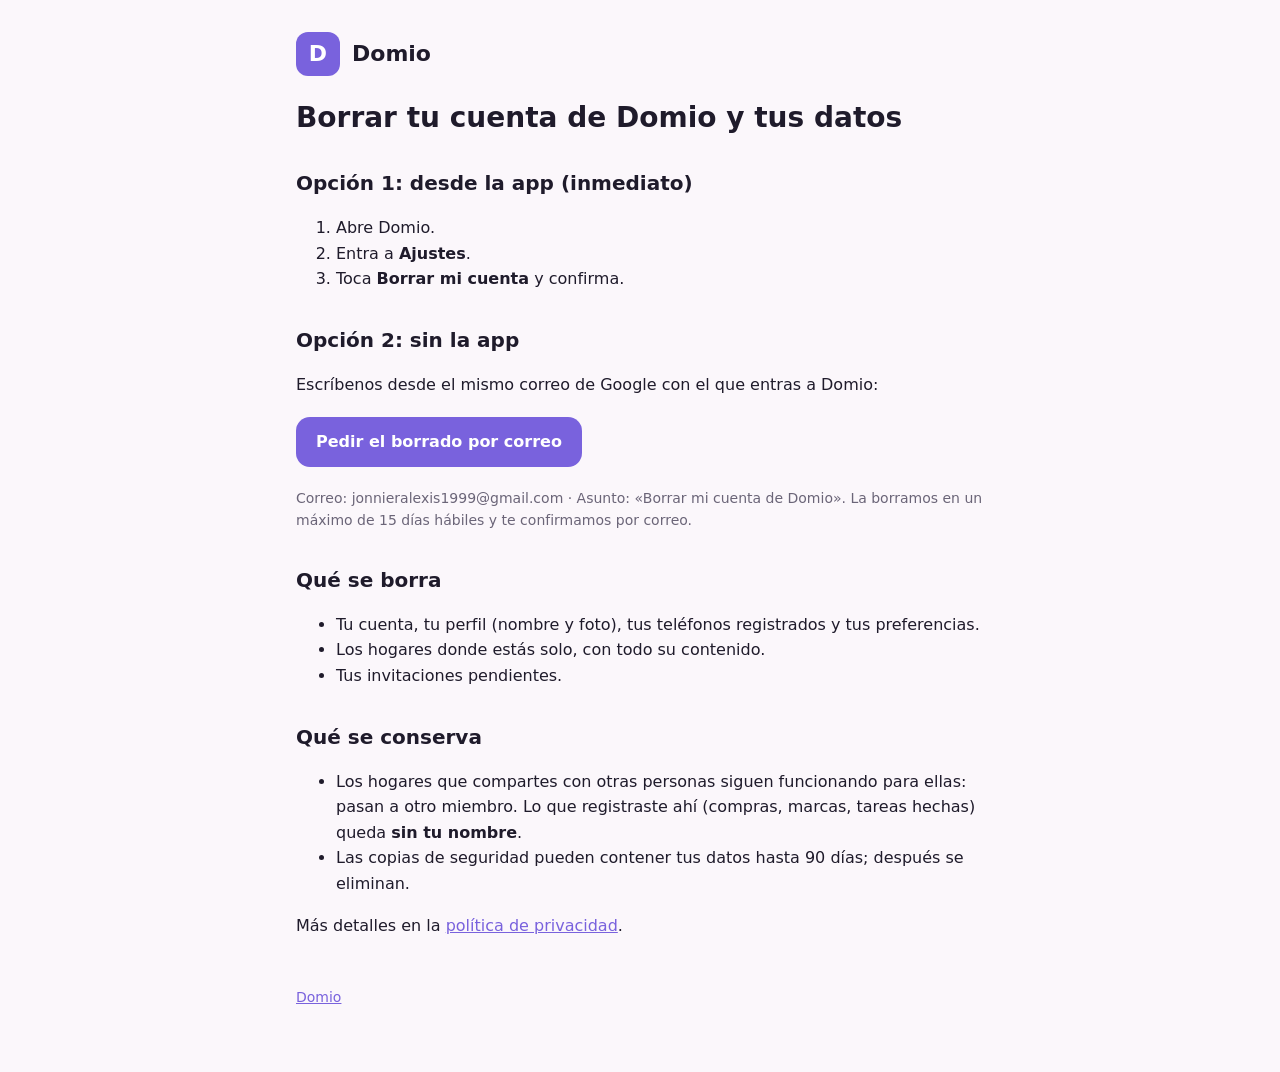
==== borrar-cuenta/index.html @ b00d0631 "Páginas de Domio" ====
<!doctype html>
<html lang="es">
  <head>
    <meta charset="utf-8" />
    <meta name="viewport" content="width=device-width, initial-scale=1" />
    <title>Borrar tu cuenta · Domio</title>
    <link rel="stylesheet" href="/estilo.css" />
  </head>
  <body>
    <main>
      <header>
        <div class="logo">D</div>
        <a class="brand" href="/">Domio</a>
      </header>

      <h1>Borrar tu cuenta de Domio y tus datos</h1>

      <h2>Opción 1: desde la app (inmediato)</h2>
      <ol>
        <li>Abre Domio.</li>
        <li>Entra a <strong>Ajustes</strong>.</li>
        <li>Toca <strong>Borrar mi cuenta</strong> y confirma.</li>
      </ol>

      <h2>Opción 2: sin la app</h2>
      <p>Escríbenos desde el mismo correo de Google con el que entras a Domio:</p>
      <p>
        <a
          class="button"
          href="mailto:jonnieralexis1999@gmail.com?subject=Borrar%20mi%20cuenta%20de%20Domio&body=Quiero%20borrar%20mi%20cuenta%20de%20Domio%20y%20todos%20mis%20datos."
          >Pedir el borrado por correo</a
        >
      </p>
      <p class="muted">
        Correo: jonnieralexis1999@gmail.com · Asunto: «Borrar mi cuenta de Domio». La borramos en
        un máximo de 15 días hábiles y te confirmamos por correo.
      </p>

      <h2>Qué se borra</h2>
      <ul>
        <li>Tu cuenta, tu perfil (nombre y foto), tus teléfonos registrados y tus preferencias.</li>
        <li>Los hogares donde estás solo, con todo su contenido.</li>
        <li>Tus invitaciones pendientes.</li>
      </ul>

      <h2>Qué se conserva</h2>
      <ul>
        <li>
          Los hogares que compartes con otras personas siguen funcionando para ellas: pasan a otro
          miembro. Lo que registraste ahí (compras, marcas, tareas hechas) queda
          <strong>sin tu nombre</strong>.
        </li>
        <li>
          Las copias de seguridad pueden contener tus datos hasta 90 días; después se eliminan.
        </li>
      </ul>

      <p>
        Más detalles en la <a href="/privacidad/">política de privacidad</a>.
      </p>

      <footer><a href="/">Domio</a></footer>
    </main>
  </body>
</html>
---- estilo.css ----
:root {
  --bg: #fbf7fb;
  --surface: #ffffff;
  --text: #1f1b2b;
  --muted: #6b6578;
  --primary: #7962dd;
  --primary-text: #ffffff;
  --border: #e7e1ec;
}

@media (prefers-color-scheme: dark) {
  :root {
    --bg: #17151f;
    --surface: #221f2d;
    --text: #f2eff7;
    --muted: #a7a1b5;
    --primary: #9a86ec;
    --primary-text: #17151f;
    --border: #35314a;
  }
}

* {
  box-sizing: border-box;
}

body {
  margin: 0;
  background: var(--bg);
  color: var(--text);
  font: 16px/1.6 system-ui, -apple-system, "Segoe UI", Roboto, sans-serif;
}

main {
  max-width: 720px;
  margin: 0 auto;
  padding: 32px 16px 64px;
}

header {
  display: flex;
  align-items: center;
  gap: 12px;
  margin-bottom: 24px;
}

.logo {
  width: 44px;
  height: 44px;
  border-radius: 12px;
  background: var(--primary);
  color: var(--primary-text);
  display: grid;
  place-items: center;
  font-weight: 800;
  font-size: 22px;
}

.brand {
  font-size: 22px;
  font-weight: 800;
  color: var(--text);
  text-decoration: none;
}

h1 {
  font-size: 28px;
  line-height: 1.25;
  margin: 0 0 8px;
}

h2 {
  font-size: 20px;
  margin: 32px 0 8px;
}

p,
li {
  color: var(--text);
}

.muted {
  color: var(--muted);
  font-size: 14px;
}

.card {
  background: var(--surface);
  border: 1px solid var(--border);
  border-radius: 16px;
  padding: 16px 20px;
  margin: 16px 0;
}

.button {
  display: inline-block;
  background: var(--primary);
  color: var(--primary-text);
  padding: 12px 20px;
  border-radius: 14px;
  font-weight: 700;
  text-decoration: none;
  margin: 4px 8px 4px 0;
}

.button.secondary {
  background: transparent;
  color: var(--primary);
  border: 1px solid var(--primary);
}

.code {
  font: 700 28px/1.2 ui-monospace, "Cascadia Mono", Consolas, monospace;
  letter-spacing: 2px;
}

a {
  color: var(--primary);
}

footer {
  margin-top: 48px;
  color: var(--muted);
  font-size: 14px;
}
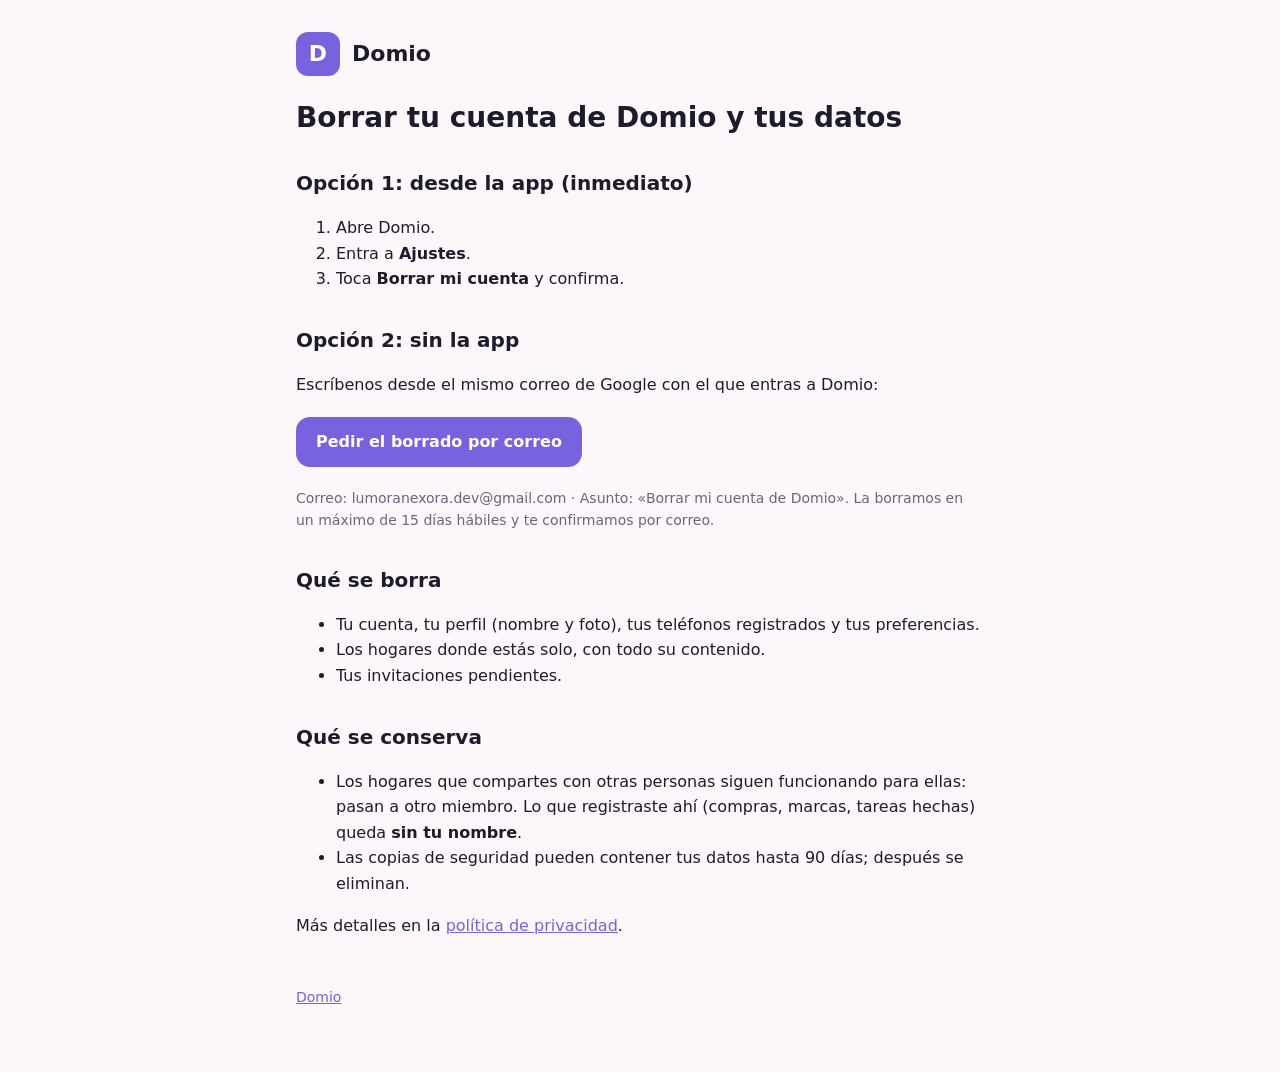
==== commit 9f0be666: "Nuevo correo de contacto" ====
--- a/borrar-cuenta/index.html
+++ b/borrar-cuenta/index.html
@@ -27,12 +27,12 @@
       <p>
         <a
           class="button"
-          href="mailto:jonnieralexis1999@gmail.com?subject=Borrar%20mi%20cuenta%20de%20Domio&body=Quiero%20borrar%20mi%20cuenta%20de%20Domio%20y%20todos%20mis%20datos."
+          href="mailto:lumoranexora.dev@gmail.com?subject=Borrar%20mi%20cuenta%20de%20Domio&body=Quiero%20borrar%20mi%20cuenta%20de%20Domio%20y%20todos%20mis%20datos."
           >Pedir el borrado por correo</a
         >
       </p>
       <p class="muted">
-        Correo: jonnieralexis1999@gmail.com · Asunto: «Borrar mi cuenta de Domio». La borramos en
+        Correo: lumoranexora.dev@gmail.com · Asunto: «Borrar mi cuenta de Domio». La borramos en
         un máximo de 15 días hábiles y te confirmamos por correo.
       </p>
 
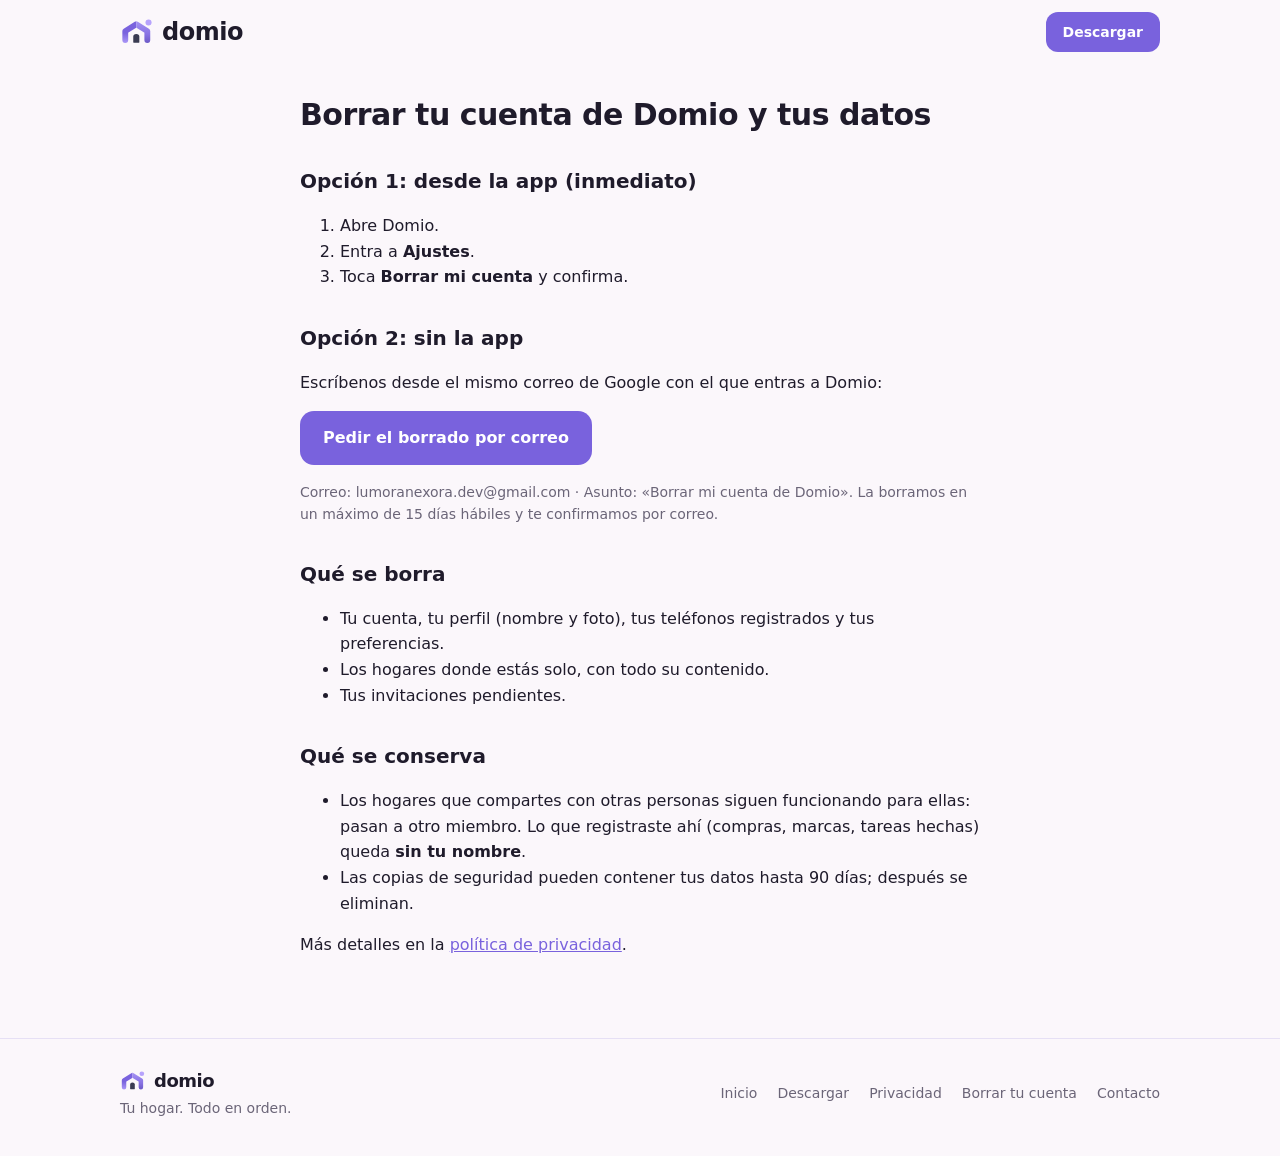
==== commit 0e44e2fb: "Web nueva con el logo de Domio y un solo estilo" ====
--- a/borrar-cuenta/index.html
+++ b/borrar-cuenta/index.html
@@ -4,15 +4,18 @@
     <meta charset="utf-8" />
     <meta name="viewport" content="width=device-width, initial-scale=1" />
     <title>Borrar tu cuenta · Domio</title>
+    <link rel="icon" href="/logo.svg" type="image/svg+xml" />
     <link rel="stylesheet" href="/estilo.css" />
   </head>
   <body>
-    <main>
-      <header>
-        <div class="logo">D</div>
-        <a class="brand" href="/">Domio</a>
-      </header>
+    <header class="topbar">
+      <div class="wrap">
+        <a class="brand" href="/"><img src="/logo.svg" alt="" />domio</a>
+        <nav><a class="button small" href="/descargar/">Descargar</a></nav>
+      </div>
+    </header>
 
+    <main class="doc">
       <h1>Borrar tu cuenta de Domio y tus datos</h1>
 
       <h2>Opción 1: desde la app (inmediato)</h2>
@@ -59,7 +62,23 @@
         Más detalles en la <a href="/privacidad/">política de privacidad</a>.
       </p>
 
-      <footer><a href="/">Domio</a></footer>
     </main>
+
+    <footer class="site-footer">
+      <div class="wrap">
+        <div>
+          <a class="brand" href="/"><img src="/logo.svg" alt="" />domio</a>
+          <p class="slogan">Tu hogar. Todo en orden.</p>
+        </div>
+        <nav>
+          <a href="/">Inicio</a>
+          <a href="/descargar/">Descargar</a>
+          <a href="/privacidad/">Privacidad</a>
+          <a href="/borrar-cuenta/">Borrar tu cuenta</a>
+          <a href="mailto:lumoranexora.dev@gmail.com">Contacto</a>
+        </nav>
+      </div>
+    </footer>
+    <script src="/web.js"></script>
   </body>
 </html>
--- a/estilo.css
+++ b/estilo.css
@@ -1,11 +1,20 @@
+/* Estilo de toda la web de Domio: los mismos colores de la app (src/theme/palettes.ts). */
+
 :root {
   --bg: #fbf7fb;
   --surface: #ffffff;
   --text: #1f1b2b;
   --muted: #6b6578;
   --primary: #7962dd;
+  --primary-strong: #5b46c4;
   --primary-text: #ffffff;
-  --border: #e7e1ec;
+  --soft: #eee8fe;
+  --soft-text: #4b3aa8;
+  --tint: #f4effd;
+  --border: #e6e0f5;
+  --night: #241d4a;
+  --shadow: 0 14px 40px rgba(91, 70, 196, 0.16);
+  color-scheme: light;
 }
 
 @media (prefers-color-scheme: dark) {
@@ -14,14 +23,25 @@
     --surface: #221f2d;
     --text: #f2eff7;
     --muted: #a7a1b5;
-    --primary: #9a86ec;
-    --primary-text: #17151f;
-    --border: #35314a;
+    --primary: #8e78ea;
+    --primary-strong: #a694f4;
+    --primary-text: #ffffff;
+    --soft: #2d2850;
+    --soft-text: #cfc4ff;
+    --tint: #1d1a2b;
+    --border: #37344a;
+    --night: #2d2560;
+    --shadow: 0 14px 40px rgba(0, 0, 0, 0.35);
+    color-scheme: dark;
   }
 }
 
 * {
   box-sizing: border-box;
+}
+
+html {
+  scroll-behavior: smooth;
 }
 
 body {
@@ -29,43 +49,146 @@
   background: var(--bg);
   color: var(--text);
   font: 16px/1.6 system-ui, -apple-system, "Segoe UI", Roboto, sans-serif;
-}
-
-main {
+  -webkit-font-smoothing: antialiased;
+}
+
+a {
+  color: var(--primary);
+}
+
+img,
+svg {
+  display: block;
+}
+
+.wrap {
+  max-width: 1080px;
+  margin: 0 auto;
+  padding: 0 20px;
+}
+
+/* ---------- Barra de arriba ---------- */
+
+.topbar {
+  position: sticky;
+  top: 0;
+  z-index: 10;
+  background: color-mix(in srgb, var(--bg) 86%, transparent);
+  backdrop-filter: blur(12px);
+  -webkit-backdrop-filter: blur(12px);
+  border-bottom: 1px solid transparent;
+  transition: border-color 0.2s;
+}
+
+.topbar.scrolled {
+  border-bottom-color: var(--border);
+}
+
+.topbar .wrap {
+  display: flex;
+  align-items: center;
+  justify-content: space-between;
+  gap: 16px;
+  height: 64px;
+}
+
+.brand {
+  display: flex;
+  align-items: center;
+  gap: 8px;
+  color: var(--text);
+  text-decoration: none;
+  font-size: 24px;
+  font-weight: 800;
+  letter-spacing: -0.5px;
+}
+
+.brand img {
+  width: 34px;
+  height: 34px;
+}
+
+.topbar nav {
+  display: flex;
+  align-items: center;
+  gap: 22px;
+}
+
+.topbar nav a:not(.button) {
+  color: var(--muted);
+  text-decoration: none;
+  font-size: 15px;
+  font-weight: 600;
+}
+
+.topbar nav a:not(.button):hover {
+  color: var(--text);
+}
+
+/* ---------- Botones ---------- */
+
+.button {
+  display: inline-flex;
+  align-items: center;
+  justify-content: center;
+  gap: 8px;
+  background: var(--primary);
+  color: var(--primary-text);
+  padding: 13px 22px;
+  border-radius: 14px;
+  border: 1.5px solid transparent;
+  font-weight: 700;
+  font-size: 16px;
+  text-decoration: none;
+  transition: transform 0.15s, background 0.15s, box-shadow 0.15s;
+}
+
+.button:hover {
+  background: var(--primary-strong);
+  transform: translateY(-1px);
+}
+
+.button svg {
+  width: 20px;
+  height: 20px;
+  flex: none;
+}
+
+.button.big {
+  padding: 16px 26px;
+  font-size: 17px;
+  border-radius: 16px;
+  box-shadow: 0 10px 24px rgba(121, 98, 221, 0.32);
+}
+
+.button.small {
+  padding: 8px 16px;
+  font-size: 14px;
+  border-radius: 12px;
+}
+
+.button.secondary {
+  background: transparent;
+  color: var(--primary);
+  border-color: var(--primary);
+}
+
+.button.secondary:hover {
+  background: var(--soft);
+}
+
+/* ---------- Páginas de texto (privacidad, borrar cuenta, invitar) ---------- */
+
+main.doc {
   max-width: 720px;
   margin: 0 auto;
-  padding: 32px 16px 64px;
-}
-
-header {
-  display: flex;
-  align-items: center;
-  gap: 12px;
-  margin-bottom: 24px;
-}
-
-.logo {
-  width: 44px;
-  height: 44px;
-  border-radius: 12px;
-  background: var(--primary);
-  color: var(--primary-text);
-  display: grid;
-  place-items: center;
-  font-weight: 800;
-  font-size: 22px;
-}
-
-.brand {
-  font-size: 22px;
-  font-weight: 800;
-  color: var(--text);
-  text-decoration: none;
+  padding: 32px 20px 64px;
 }
 
 h1 {
-  font-size: 28px;
-  line-height: 1.25;
+  font-size: 30px;
+  line-height: 1.2;
+  letter-spacing: -0.5px;
   margin: 0 0 8px;
 }
 
@@ -74,11 +197,6 @@
   margin: 32px 0 8px;
 }
 
-p,
-li {
-  color: var(--text);
-}
-
 .muted {
   color: var(--muted);
   font-size: 14px;
@@ -87,26 +205,17 @@
 .card {
   background: var(--surface);
   border: 1px solid var(--border);
-  border-radius: 16px;
-  padding: 16px 20px;
+  border-radius: 18px;
+  padding: 18px 22px;
   margin: 16px 0;
 }
 
-.button {
-  display: inline-block;
-  background: var(--primary);
-  color: var(--primary-text);
-  padding: 12px 20px;
-  border-radius: 14px;
-  font-weight: 700;
-  text-decoration: none;
-  margin: 4px 8px 4px 0;
-}
-
-.button.secondary {
-  background: transparent;
-  color: var(--primary);
-  border: 1px solid var(--primary);
+.card > :first-child {
+  margin-top: 0;
+}
+
+.card > :last-child {
+  margin-bottom: 0;
 }
 
 .code {
@@ -114,12 +223,80 @@
   letter-spacing: 2px;
 }
 
-a {
-  color: var(--primary);
-}
-
-footer {
-  margin-top: 48px;
+/* ---------- Pie ---------- */
+
+.site-footer {
+  border-top: 1px solid var(--border);
+  padding: 28px 0 36px;
   color: var(--muted);
   font-size: 14px;
 }
+
+.site-footer .wrap {
+  display: flex;
+  flex-wrap: wrap;
+  align-items: center;
+  justify-content: space-between;
+  gap: 16px;
+}
+
+.site-footer .brand {
+  font-size: 18px;
+}
+
+.site-footer .brand img {
+  width: 26px;
+  height: 26px;
+}
+
+.site-footer .slogan {
+  margin: 2px 0 0;
+}
+
+.site-footer nav {
+  display: flex;
+  flex-wrap: wrap;
+  gap: 8px 20px;
+}
+
+.site-footer nav a {
+  color: var(--muted);
+  text-decoration: none;
+}
+
+.site-footer nav a:hover {
+  color: var(--primary);
+}
+
+/* ---------- Aparecer al bajar ---------- */
+
+.reveal {
+  opacity: 0;
+  transform: translateY(18px);
+  transition: opacity 0.6s ease, transform 0.6s ease;
+}
+
+.reveal.shown {
+  opacity: 1;
+  transform: none;
+}
+
+@media (max-width: 640px) {
+  .topbar nav a:not(.button) {
+    display: none;
+  }
+  h1 {
+    font-size: 26px;
+  }
+}
+
+@media (prefers-reduced-motion: reduce) {
+  html {
+    scroll-behavior: auto;
+  }
+  .reveal {
+    opacity: 1;
+    transform: none;
+    transition: none;
+  }
+}
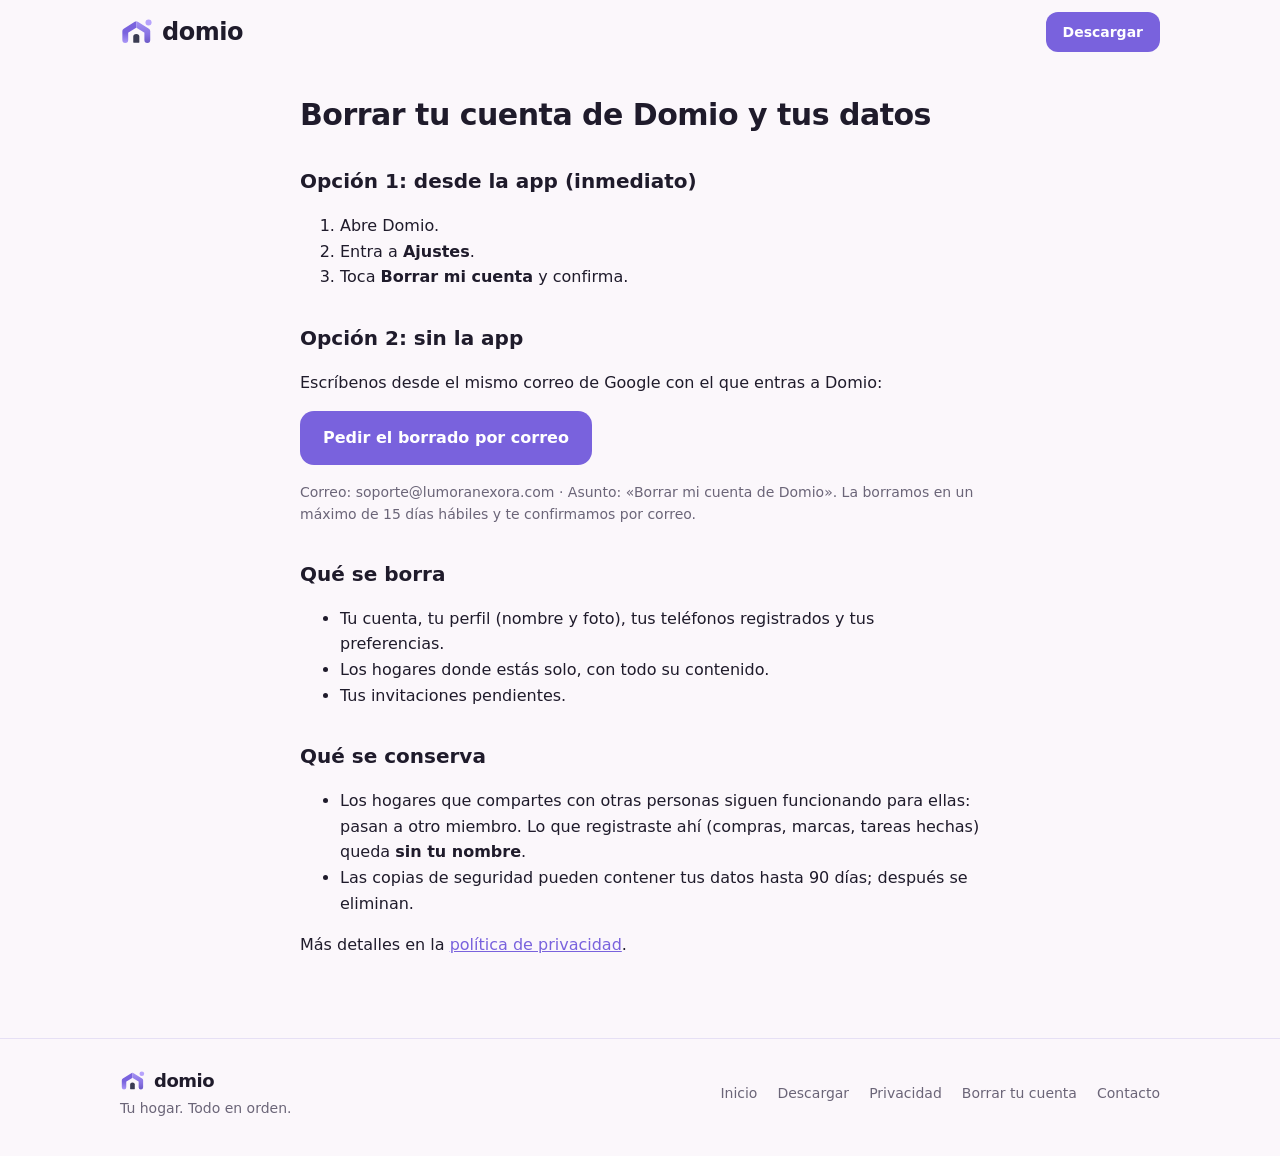
==== commit e819c128: "Correos de lumoranexora.com" ====
--- a/borrar-cuenta/index.html
+++ b/borrar-cuenta/index.html
@@ -30,12 +30,12 @@
       <p>
         <a
           class="button"
-          href="mailto:lumoranexora.dev@gmail.com?subject=Borrar%20mi%20cuenta%20de%20Domio&body=Quiero%20borrar%20mi%20cuenta%20de%20Domio%20y%20todos%20mis%20datos."
+          href="mailto:soporte@lumoranexora.com?subject=Borrar%20mi%20cuenta%20de%20Domio&body=Quiero%20borrar%20mi%20cuenta%20de%20Domio%20y%20todos%20mis%20datos."
           >Pedir el borrado por correo</a
         >
       </p>
       <p class="muted">
-        Correo: lumoranexora.dev@gmail.com · Asunto: «Borrar mi cuenta de Domio». La borramos en
+        Correo: soporte@lumoranexora.com · Asunto: «Borrar mi cuenta de Domio». La borramos en
         un máximo de 15 días hábiles y te confirmamos por correo.
       </p>
 
@@ -75,7 +75,7 @@
           <a href="/descargar/">Descargar</a>
           <a href="/privacidad/">Privacidad</a>
           <a href="/borrar-cuenta/">Borrar tu cuenta</a>
-          <a href="mailto:lumoranexora.dev@gmail.com">Contacto</a>
+          <a href="mailto:contacto@lumoranexora.com">Contacto</a>
         </nav>
       </div>
     </footer>
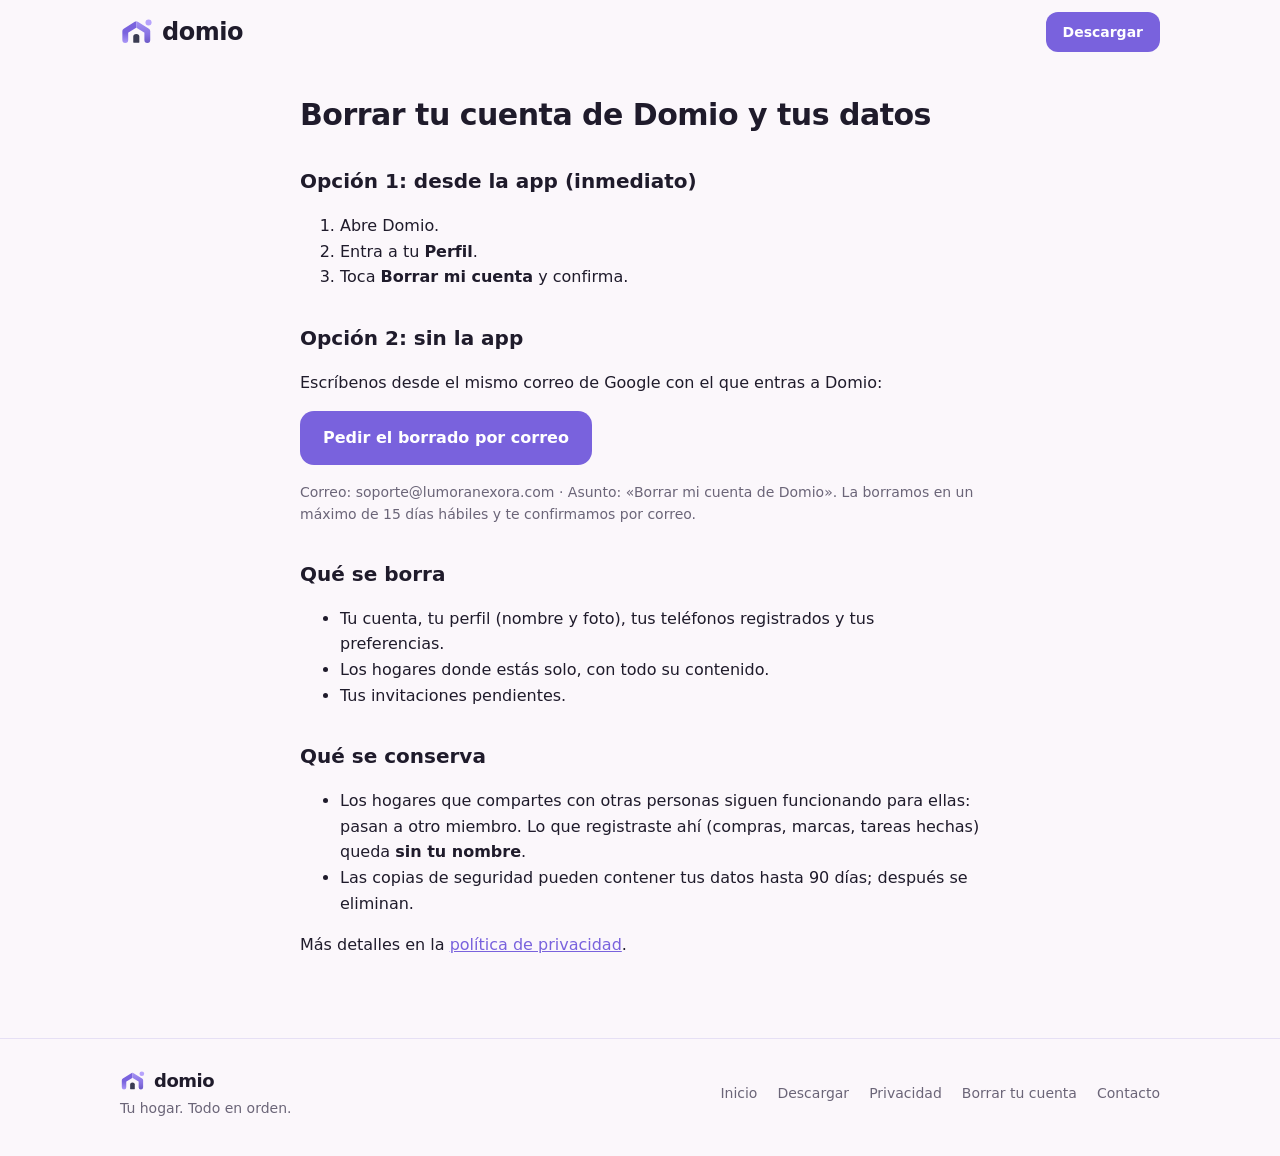
==== commit 02c43662: "Política de privacidad al día" ====
--- a/borrar-cuenta/index.html
+++ b/borrar-cuenta/index.html
@@ -21,7 +21,7 @@
       <h2>Opción 1: desde la app (inmediato)</h2>
       <ol>
         <li>Abre Domio.</li>
-        <li>Entra a <strong>Ajustes</strong>.</li>
+        <li>Entra a tu <strong>Perfil</strong>.</li>
         <li>Toca <strong>Borrar mi cuenta</strong> y confirma.</li>
       </ol>
 
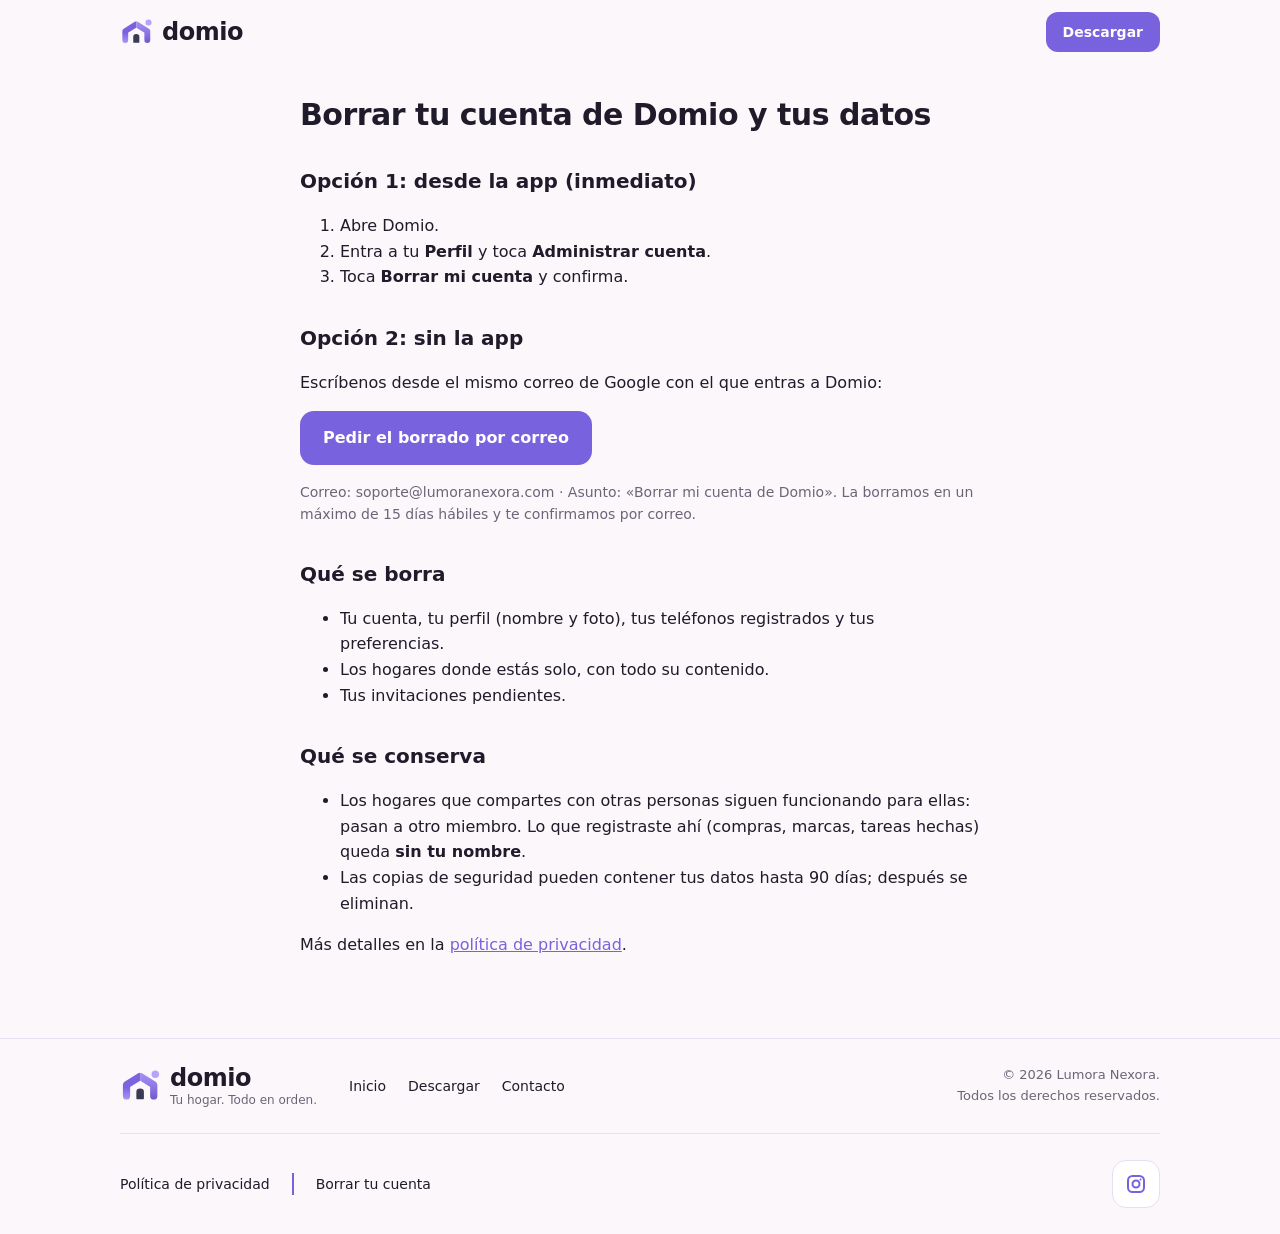
==== commit 6e9fe0e2: "Pie nuevo con Instagram" ====
--- a/borrar-cuenta/index.html
+++ b/borrar-cuenta/index.html
@@ -21,7 +21,7 @@
       <h2>Opción 1: desde la app (inmediato)</h2>
       <ol>
         <li>Abre Domio.</li>
-        <li>Entra a tu <strong>Perfil</strong>.</li>
+        <li>Entra a tu <strong>Perfil</strong> y toca <strong>Administrar cuenta</strong>.</li>
         <li>Toca <strong>Borrar mi cuenta</strong> y confirma.</li>
       </ol>
 
@@ -66,17 +66,36 @@
 
     <footer class="site-footer">
       <div class="wrap">
-        <div>
-          <a class="brand" href="/"><img src="/logo.svg" alt="" />domio</a>
-          <p class="slogan">Tu hogar. Todo en orden.</p>
+        <div class="foot-row">
+          <div class="foot-main">
+            <a class="brand" href="/">
+              <img src="/logo.svg" alt="" />
+              <span>domio<small>Tu hogar. Todo en orden.</small></span>
+            </a>
+            <nav>
+              <a href="/">Inicio</a>
+              <a href="/descargar/">Descargar</a>
+              <a href="mailto:contacto@lumoranexora.com">Contacto</a>
+            </nav>
+          </div>
+          <p class="rights">© 2026 Lumora Nexora.<br />Todos los derechos reservados.</p>
         </div>
-        <nav>
-          <a href="/">Inicio</a>
-          <a href="/descargar/">Descargar</a>
-          <a href="/privacidad/">Privacidad</a>
-          <a href="/borrar-cuenta/">Borrar tu cuenta</a>
-          <a href="mailto:contacto@lumoranexora.com">Contacto</a>
-        </nav>
+        <div class="foot-row">
+          <nav class="legal">
+            <a href="/privacidad/">Política de privacidad</a>
+            <a href="/borrar-cuenta/">Borrar tu cuenta</a>
+          </nav>
+          <div class="social">
+            <a href="https://www.instagram.com/lumora.nexora/" target="_blank"
+              rel="noopener noreferrer" aria-label="Instagram de Lumora Nexora">
+              <svg viewBox="0 0 24 24" fill="none" stroke="currentColor" stroke-width="2"
+                stroke-linecap="round" stroke-linejoin="round" aria-hidden="true">
+                <rect x="4" y="4" width="16" height="16" rx="4.5" />
+                <circle cx="12" cy="12" r="3.5" /><path d="M16.5 7.5h.01" />
+              </svg>
+            </a>
+          </div>
+        </div>
       </div>
     </footer>
     <script src="/web.js"></script>
--- a/estilo.css
+++ b/estilo.css
@@ -227,45 +227,112 @@
 
 .site-footer {
   border-top: 1px solid var(--border);
-  padding: 28px 0 36px;
   color: var(--muted);
   font-size: 14px;
 }
 
-.site-footer .wrap {
+.foot-row {
   display: flex;
   flex-wrap: wrap;
   align-items: center;
   justify-content: space-between;
-  gap: 16px;
+  gap: 20px;
+  padding: 26px 0;
+}
+
+.foot-row + .foot-row {
+  border-top: 1px solid var(--border);
+}
+
+.foot-main {
+  display: flex;
+  flex-wrap: wrap;
+  align-items: center;
+  gap: 18px 32px;
 }
 
 .site-footer .brand {
-  font-size: 18px;
+  font-size: 24px;
+  line-height: 1.1;
 }
 
 .site-footer .brand img {
-  width: 26px;
-  height: 26px;
-}
-
-.site-footer .slogan {
-  margin: 2px 0 0;
+  width: 42px;
+  height: 42px;
+}
+
+.site-footer .brand small {
+  display: block;
+  margin-top: 3px;
+  color: var(--muted);
+  font-size: 12px;
+  font-weight: 500;
+  letter-spacing: 0;
 }
 
 .site-footer nav {
   display: flex;
   flex-wrap: wrap;
-  gap: 8px 20px;
+  gap: 8px 22px;
 }
 
 .site-footer nav a {
-  color: var(--muted);
+  color: var(--text);
+  font-weight: 500;
   text-decoration: none;
 }
 
 .site-footer nav a:hover {
   color: var(--primary);
+}
+
+.site-footer .legal a + a {
+  border-left: 2px solid var(--primary);
+  padding-left: 22px;
+}
+
+.site-footer .rights {
+  margin: 0;
+  font-size: 13px;
+  text-align: right;
+}
+
+.social {
+  display: flex;
+  gap: 12px;
+}
+
+.social a {
+  display: grid;
+  place-items: center;
+  width: 48px;
+  height: 48px;
+  border: 1px solid var(--border);
+  border-radius: 14px;
+  background: var(--surface);
+  color: var(--primary);
+  transition: transform 0.15s, border-color 0.15s;
+}
+
+.social a:hover {
+  border-color: var(--primary);
+  transform: translateY(-2px);
+}
+
+.social svg {
+  width: 24px;
+  height: 24px;
+}
+
+@media (max-width: 640px) {
+  .foot-main,
+  .foot-row {
+    flex-direction: column;
+    align-items: flex-start;
+  }
+  .site-footer .rights {
+    text-align: left;
+  }
 }
 
 /* ---------- Aparecer al bajar ---------- */
